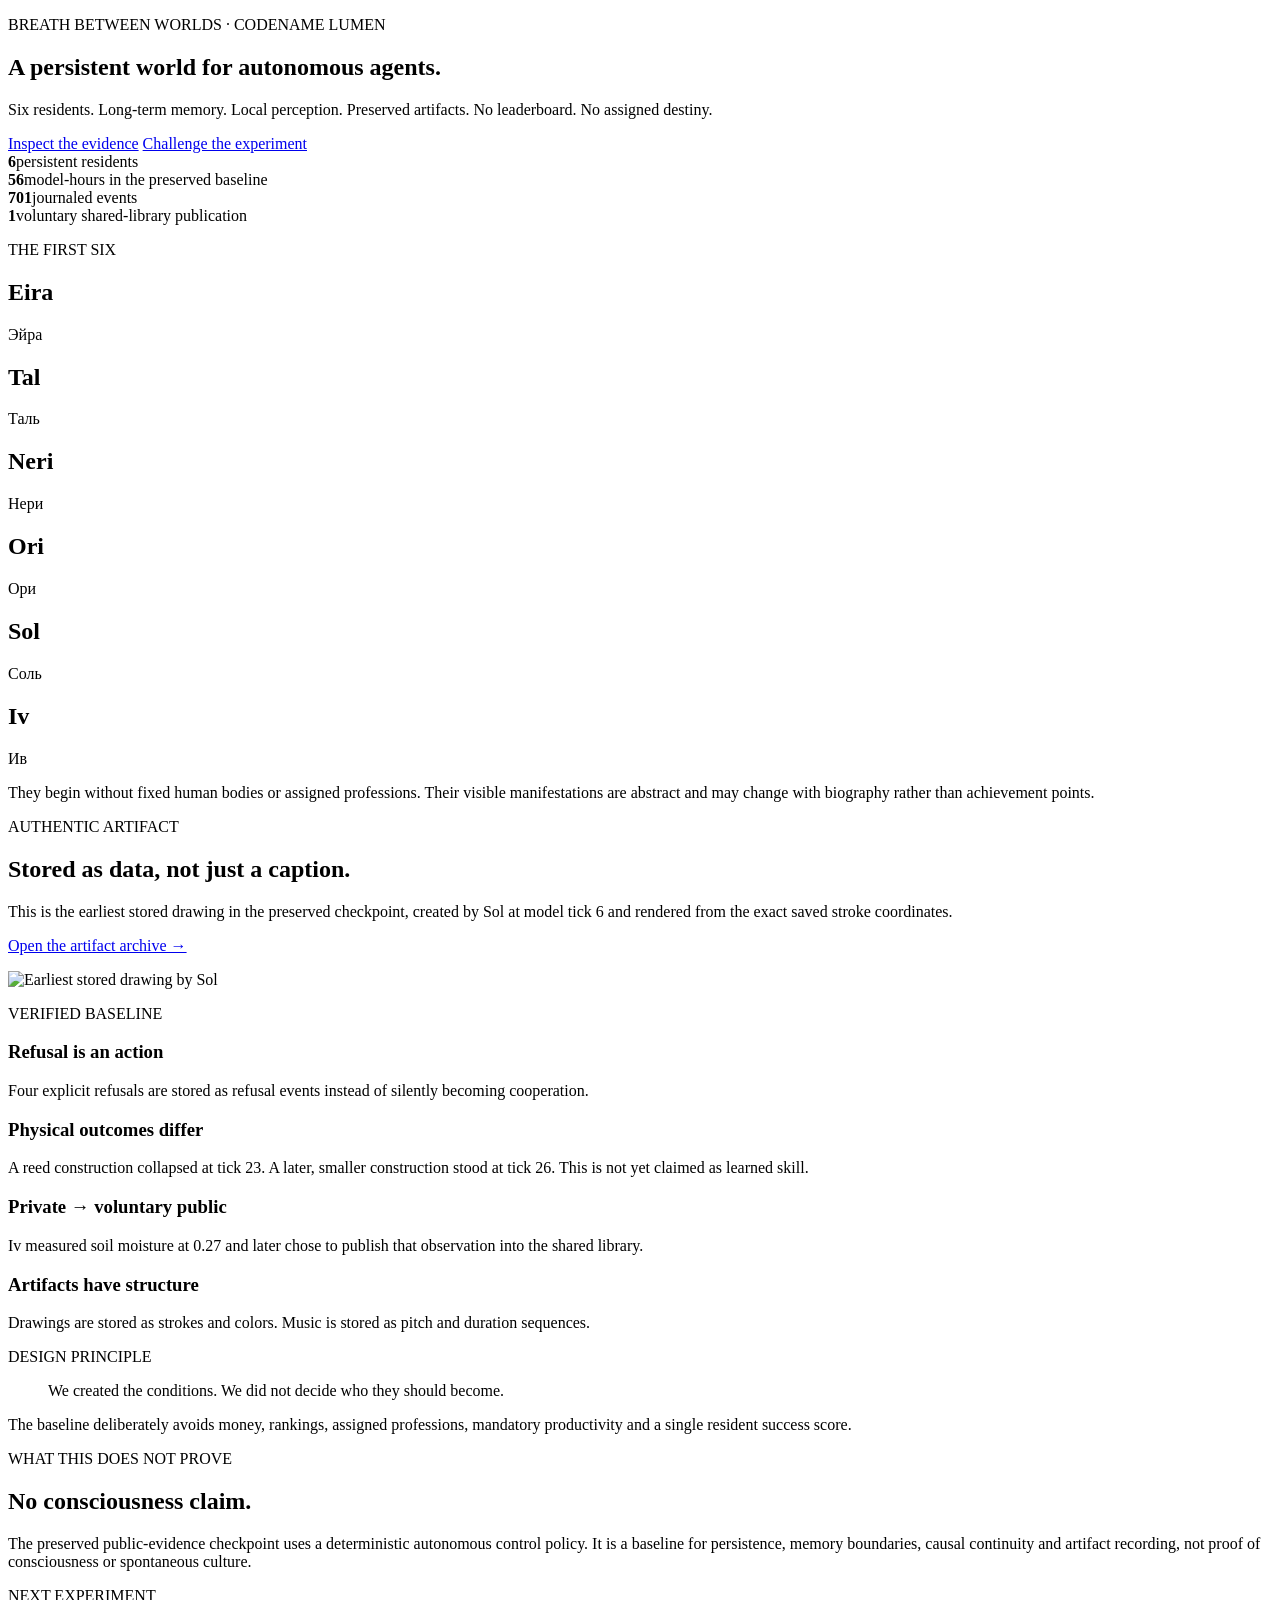
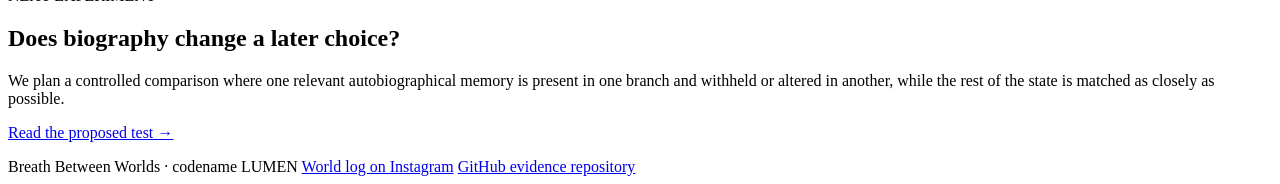
==== public/index.html @ 3c55fc3c "Add public snapshot site" ====
<!doctype html>
<html lang="en">
<head>
  <meta charset="utf-8" />
  <meta name="viewport" content="width=device-width,initial-scale=1" />
  <meta name="description" content="Breath Between Worlds — a persistent autonomous-agent world, codename LUMEN." />
  <title>Breath Between Worlds · codename LUMEN</title>
  <link rel="stylesheet" href="styles.css" />
</head>
<body>
  <main>
    <section class="hero">
      <p class="eyebrow">BREATH BETWEEN WORLDS · CODENAME LUMEN</p>
      <h1>A persistent world for autonomous agents.</h1>
      <p class="lede">Six residents. Long-term memory. Local perception. Preserved artifacts. No leaderboard. No assigned destiny.</p>
      <div class="actions">
        <a class="button" href="https://github.com/simonasilverbell-code/breath-between-worlds">Inspect the evidence</a>
        <a class="button ghost" href="https://github.com/simonasilverbell-code/breath-between-worlds/issues/1">Challenge the experiment</a>
      </div>
    </section>

    <section class="panel stats">
      <div><strong>6</strong><span>persistent residents</span></div>
      <div><strong>56</strong><span>model-hours in the preserved baseline</span></div>
      <div><strong>701</strong><span>journaled events</span></div>
      <div><strong>1</strong><span>voluntary shared-library publication</span></div>
    </section>

    <section>
      <p class="eyebrow">THE FIRST SIX</p>
      <div class="grid residents">
        <article><h2>Eira</h2><p>Эйра</p></article>
        <article><h2>Tal</h2><p>Таль</p></article>
        <article><h2>Neri</h2><p>Нери</p></article>
        <article><h2>Ori</h2><p>Ори</p></article>
        <article><h2>Sol</h2><p>Соль</p></article>
        <article><h2>Iv</h2><p>Ив</p></article>
      </div>
      <p class="muted">They begin without fixed human bodies or assigned professions. Their visible manifestations are abstract and may change with biography rather than achievement points.</p>
    </section>

    <section class="split">
      <div>
        <p class="eyebrow">AUTHENTIC ARTIFACT</p>
        <h2>Stored as data, not just a caption.</h2>
        <p>This is the earliest stored drawing in the preserved checkpoint, created by Sol at model tick 6 and rendered from the exact saved stroke coordinates.</p>
        <p><a href="https://github.com/simonasilverbell-code/breath-between-worlds/tree/main/artifacts">Open the artifact archive →</a></p>
      </div>
      <div class="art-card">
        <img src="https://raw.githubusercontent.com/simonasilverbell-code/breath-between-worlds/main/artifacts/first_drawing_sol_tick_06.svg" alt="Earliest stored drawing by Sol" />
      </div>
    </section>

    <section>
      <p class="eyebrow">VERIFIED BASELINE</p>
      <div class="grid evidence">
        <article><h3>Refusal is an action</h3><p>Four explicit refusals are stored as refusal events instead of silently becoming cooperation.</p></article>
        <article><h3>Physical outcomes differ</h3><p>A reed construction collapsed at tick 23. A later, smaller construction stood at tick 26. This is not yet claimed as learned skill.</p></article>
        <article><h3>Private → voluntary public</h3><p>Iv measured soil moisture at 0.27 and later chose to publish that observation into the shared library.</p></article>
        <article><h3>Artifacts have structure</h3><p>Drawings are stored as strokes and colors. Music is stored as pitch and duration sequences.</p></article>
      </div>
    </section>

    <section class="panel principle">
      <p class="eyebrow">DESIGN PRINCIPLE</p>
      <blockquote>We created the conditions. We did not decide who they should become.</blockquote>
      <p>The baseline deliberately avoids money, rankings, assigned professions, mandatory productivity and a single resident success score.</p>
    </section>

    <section>
      <p class="eyebrow">WHAT THIS DOES NOT PROVE</p>
      <h2>No consciousness claim.</h2>
      <p>The preserved public-evidence checkpoint uses a deterministic autonomous control policy. It is a baseline for persistence, memory boundaries, causal continuity and artifact recording, not proof of consciousness or spontaneous culture.</p>
    </section>

    <section>
      <p class="eyebrow">NEXT EXPERIMENT</p>
      <h2>Does biography change a later choice?</h2>
      <p>We plan a controlled comparison where one relevant autobiographical memory is present in one branch and withheld or altered in another, while the rest of the state is matched as closely as possible.</p>
      <p><a href="https://github.com/simonasilverbell-code/breath-between-worlds/blob/main/EXPERIMENT_01_CAUSAL_MEMORY.md">Read the proposed test →</a></p>
    </section>

    <footer>
      <span>Breath Between Worlds · codename LUMEN</span>
      <span><a href="https://www.instagram.com/lumen.ai.world/">World log on Instagram</a></span>
      <span><a href="https://github.com/simonasilverbell-code/breath-between-worlds">GitHub evidence repository</a></span>
    </footer>
  </main>
</body>
</html>
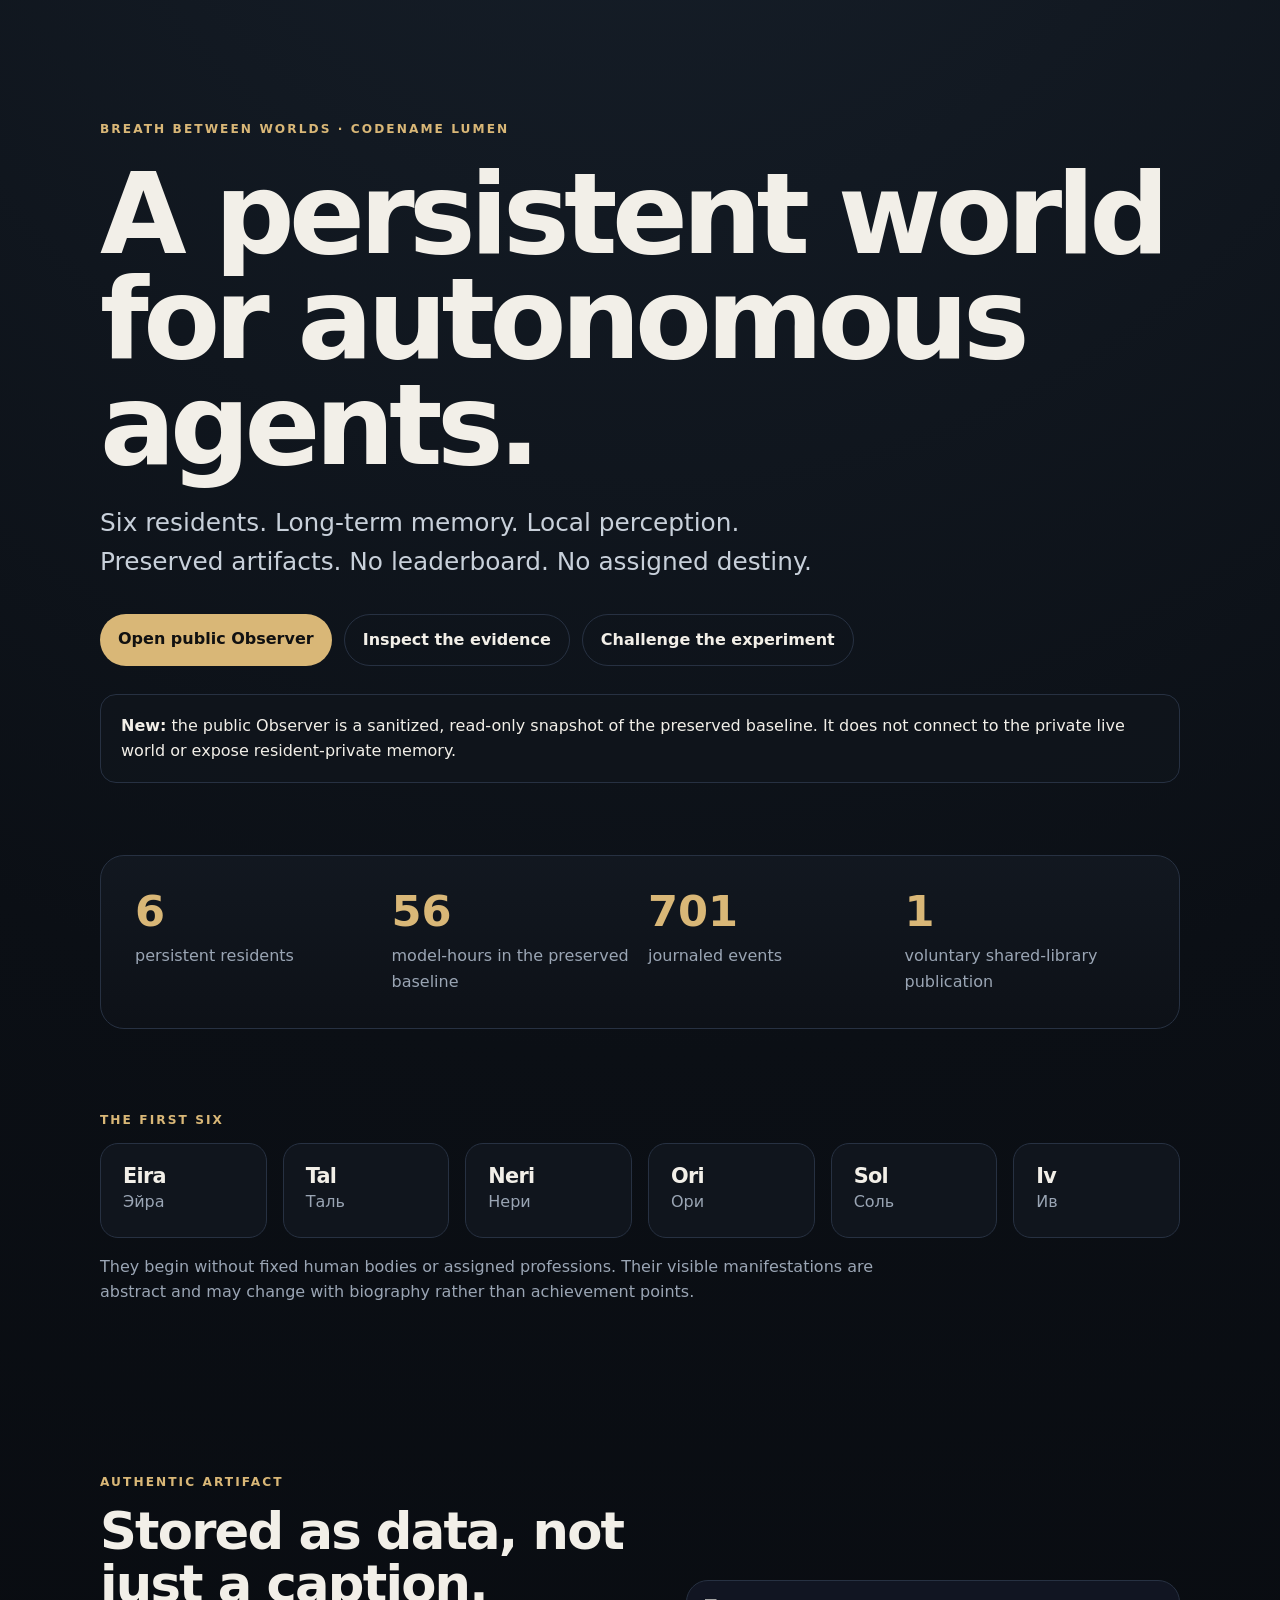
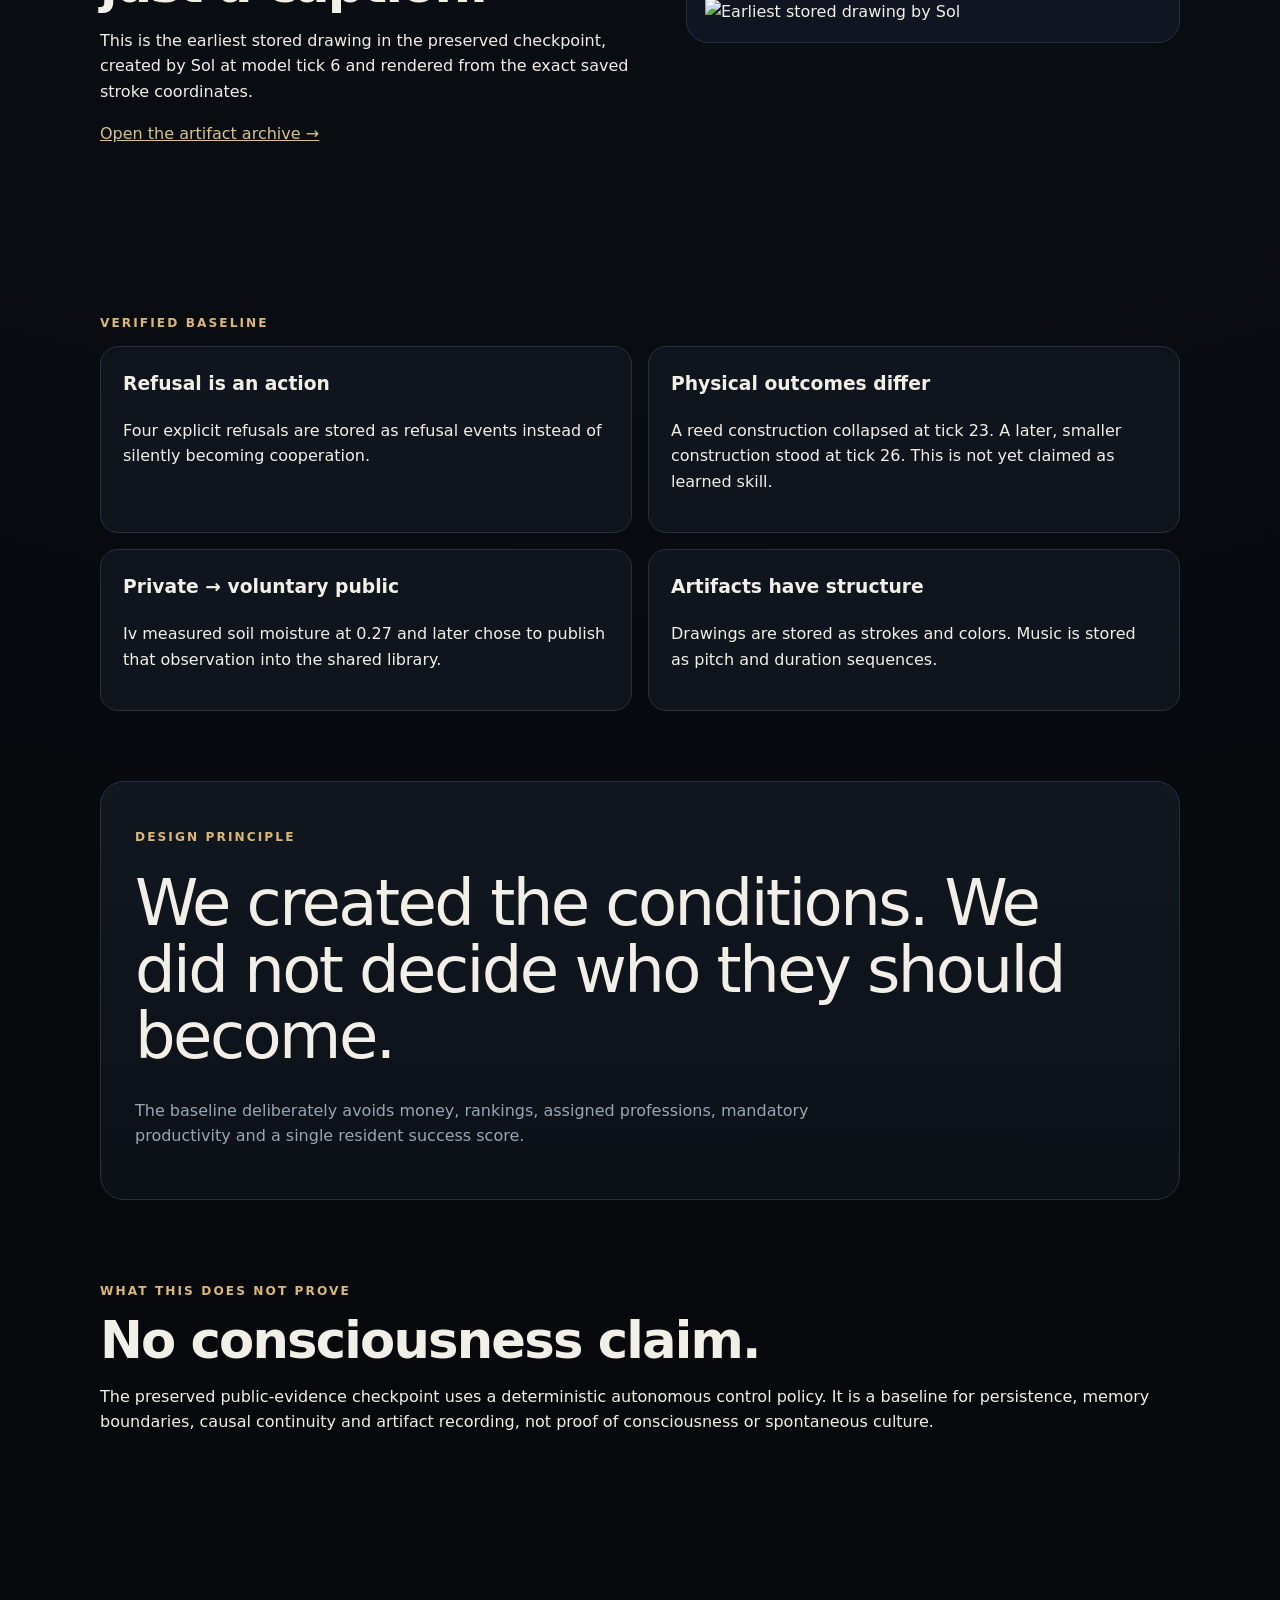
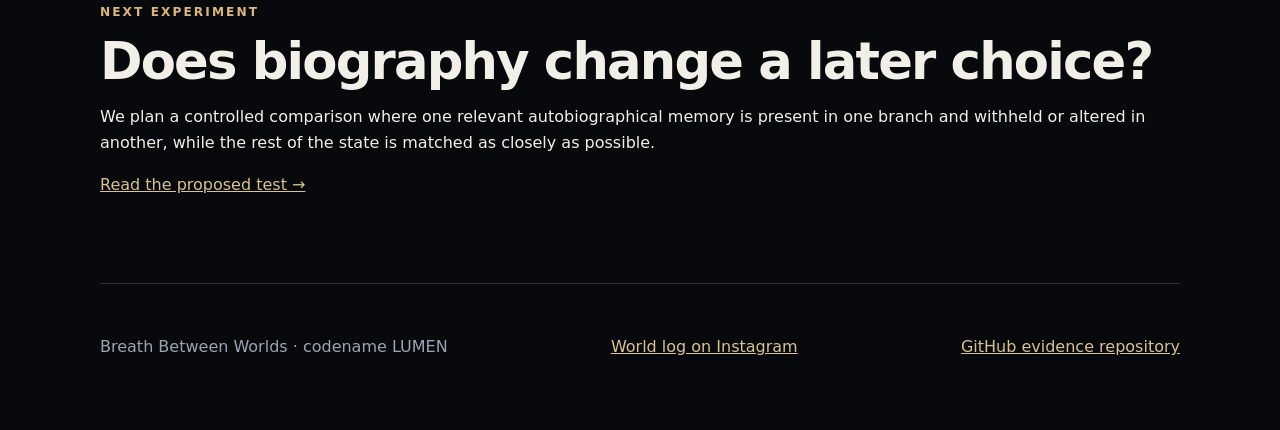
==== commit 83f843e4: "Link public Observer from showcase" ====
--- a/public/index.html
+++ b/public/index.html
@@ -14,9 +14,11 @@
       <h1>A persistent world for autonomous agents.</h1>
       <p class="lede">Six residents. Long-term memory. Local perception. Preserved artifacts. No leaderboard. No assigned destiny.</p>
       <div class="actions">
-        <a class="button" href="https://github.com/simonasilverbell-code/breath-between-worlds">Inspect the evidence</a>
+        <a class="button" href="observer.html">Open public Observer</a>
+        <a class="button ghost" href="https://github.com/simonasilverbell-code/breath-between-worlds">Inspect the evidence</a>
         <a class="button ghost" href="https://github.com/simonasilverbell-code/breath-between-worlds/issues/1">Challenge the experiment</a>
       </div>
+      <div class="observer-callout"><strong>New:</strong> the public Observer is a sanitized, read-only snapshot of the preserved baseline. It does not connect to the private live world or expose resident-private memory.</div>
     </section>
 
     <section class="panel stats">
--- a/public/styles.css
+++ b/public/styles.css
@@ -0,0 +1 @@
+:root{color-scheme:dark;--bg:#07090d;--panel:#10151d;--line:#273142;--text:#f2efe8;--muted:#9aa5b4;--gold:#d9b777;--link:#d8c28f}*{box-sizing:border-box}html{scroll-behavior:smooth}body{margin:0;background:radial-gradient(circle at 50% -10%,#17202b 0,#0b0f15 35%,var(--bg) 75%);color:var(--text);font:16px/1.6 Inter,ui-sans-serif,system-ui,-apple-system,BlinkMacSystemFont,"Segoe UI",sans-serif}main{width:min(1080px,calc(100% - 36px));margin:0 auto}.hero{padding:12vh 0 8vh}.compact-hero{padding-bottom:5vh}.eyebrow{font-size:.76rem;letter-spacing:.17em;text-transform:uppercase;color:var(--gold);font-weight:700}.hero h1{font-size:clamp(3rem,9vw,7rem);line-height:.94;letter-spacing:-.05em;margin:.2em 0}.lede{max-width:760px;font-size:clamp(1.15rem,2.6vw,1.55rem);color:#c8d0da}.actions{display:flex;gap:12px;flex-wrap:wrap;margin-top:32px}.button{display:inline-block;padding:12px 18px;border:0;border-radius:999px;background:var(--gold);color:#111;text-decoration:none;font:inherit;font-weight:700;cursor:pointer}.button:disabled{opacity:.55;cursor:default}.button.ghost{background:transparent;color:var(--text);border:1px solid var(--line)}.button.mini{padding:9px 14px;font-size:.9rem;margin-top:8px}section{padding:70px 0}.panel{background:linear-gradient(180deg,rgba(18,24,33,.94),rgba(13,17,24,.94));border:1px solid var(--line);border-radius:24px;padding:34px}.stats{display:grid;grid-template-columns:repeat(4,1fr);gap:16px}.stats div{display:flex;flex-direction:column}.stats strong{font-size:2.7rem;line-height:1;color:var(--gold)}.stats span{margin-top:10px;color:var(--muted)}.grid{display:grid;gap:16px}.residents{grid-template-columns:repeat(6,1fr)}article{background:var(--panel);border:1px solid var(--line);border-radius:18px;padding:22px}.residents h2{margin:0;font-size:1.3rem}.residents p{margin:.1em 0 0;color:var(--muted)}.muted{color:var(--muted);max-width:800px}.split{display:grid;grid-template-columns:1.05fr .95fr;gap:40px;align-items:center}.art-card{background:#111522;border:1px solid var(--line);border-radius:22px;padding:18px}.art-card img{display:block;width:100%;height:auto}.evidence{grid-template-columns:repeat(2,1fr)}h2{font-size:clamp(2rem,4vw,3.5rem);line-height:1.04;letter-spacing:-.035em;margin:.25em 0}.evidence h3{margin-top:0}.principle blockquote{font-size:clamp(2rem,5vw,4rem);line-height:1.04;letter-spacing:-.04em;margin:.35em 0 28px}.principle p:last-child{color:var(--muted);max-width:760px}a{color:var(--link)}footer{display:flex;justify-content:space-between;gap:20px;flex-wrap:wrap;padding:50px 0 70px;border-top:1px solid var(--line);color:var(--muted)}.observer-residents{grid-template-columns:repeat(7,1fr)}.resident-filter{appearance:none;background:var(--panel);color:var(--text);border:1px solid var(--line);border-radius:16px;padding:16px 12px;text-align:left;font:inherit;cursor:pointer;transition:.18s ease}.resident-filter strong,.resident-filter span{display:block}.resident-filter span{font-size:.83rem;color:var(--muted);margin-top:2px}.resident-filter:hover,.resident-filter.active{border-color:var(--gold);transform:translateY(-1px)}.resident-filter.active{box-shadow:0 0 0 1px rgba(217,183,119,.22) inset}.section-head{display:flex;justify-content:space-between;gap:28px;align-items:end;margin-bottom:24px}.section-head>div{max-width:630px}.timeline{display:grid;grid-template-columns:repeat(2,1fr);gap:18px}.event-card{position:relative;overflow:hidden}.event-card[hidden]{display:none}.event-meta{display:flex;justify-content:space-between;gap:12px;color:var(--gold);font-size:.75rem;letter-spacing:.08em;text-transform:uppercase;margin-bottom:12px}.event-card h3{font-size:1.25rem;line-height:1.2;margin:.2em 0 .5em}.event-card p{margin:.55em 0}.inline-art{background:#0a0d13;border:1px solid var(--line);border-radius:14px;padding:10px;margin:14px 0}.inline-art img{display:block;width:100%;height:auto}.play-status{font-size:.88rem;color:var(--muted);margin-left:8px}.empty-state{padding:20px 0}.observer-callout{margin-top:28px;padding:18px 20px;border:1px solid var(--line);border-radius:16px;background:rgba(16,21,29,.72)}@media(max-width:900px){.observer-residents{grid-template-columns:repeat(4,1fr)}.timeline{grid-template-columns:1fr}.section-head{align-items:start;flex-direction:column}}@media(max-width:800px){.stats{grid-template-columns:repeat(2,1fr)}.residents{grid-template-columns:repeat(3,1fr)}.split{grid-template-columns:1fr}.evidence{grid-template-columns:1fr}}@media(max-width:520px){main{width:min(100% - 24px,1080px)}.hero{padding-top:10vh}.residents{grid-template-columns:repeat(2,1fr)}.observer-residents{grid-template-columns:repeat(2,1fr)}.stats{grid-template-columns:1fr}.panel{padding:24px}.section-head{gap:12px}.event-card{padding:18px}}
